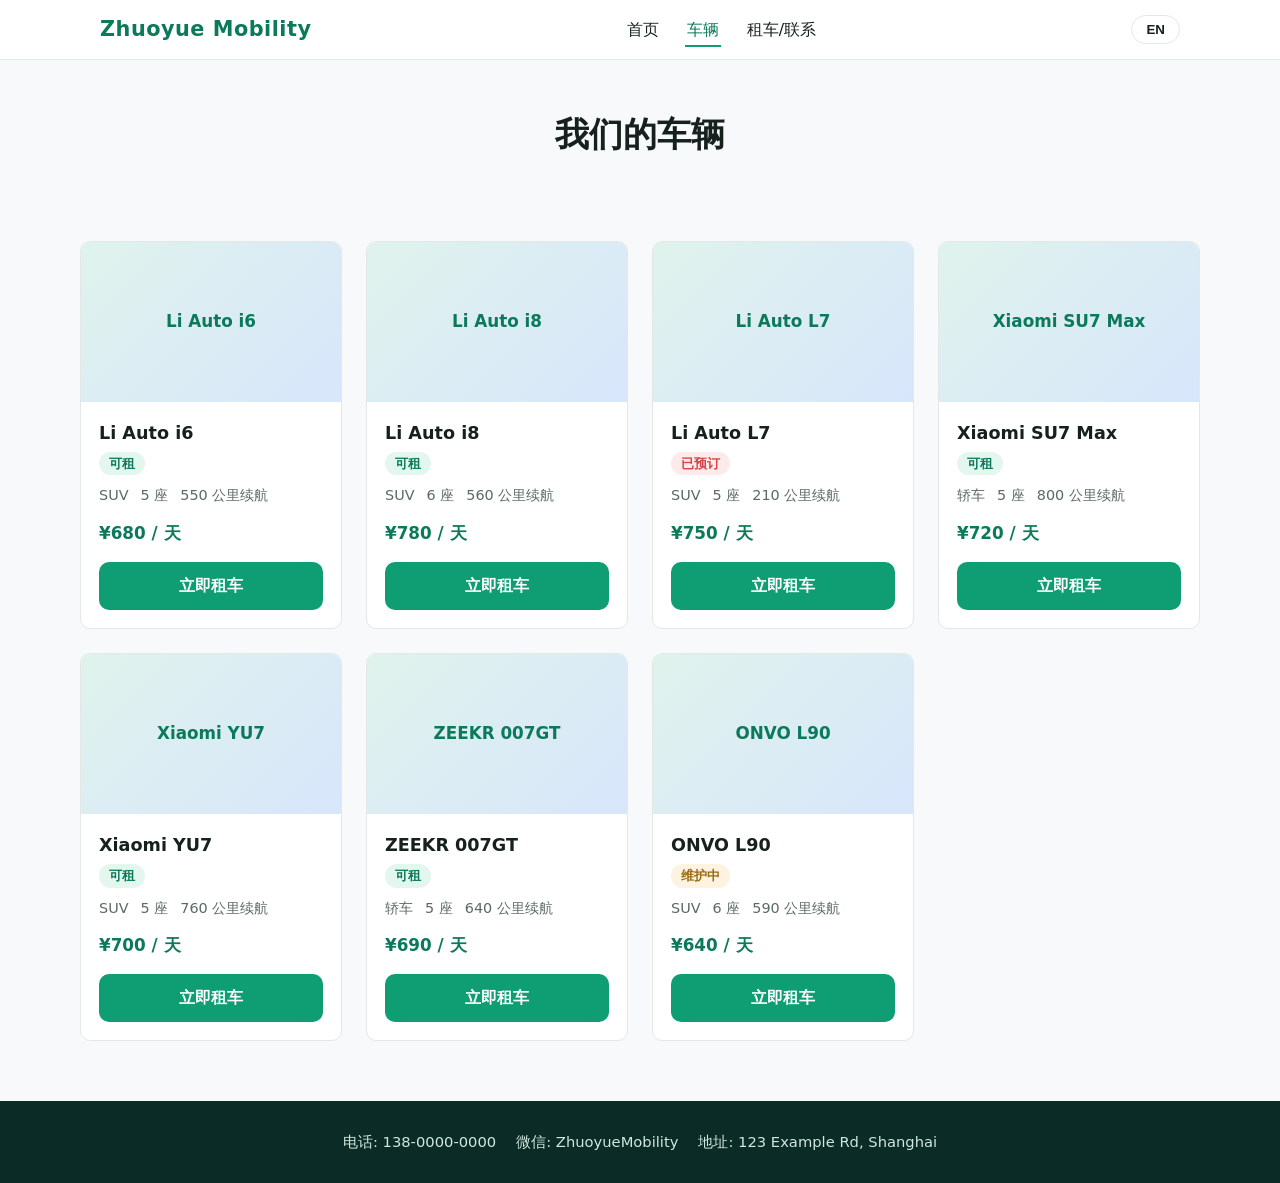
==== cars.html @ 440cf471 "." ====
<!DOCTYPE html>
<html lang="zh-CN">
<head>
  <meta charset="UTF-8" />
  <meta name="viewport" content="width=device-width, initial-scale=1.0" />
  <title>Cars — Zhuoyue Mobility</title>
  <link rel="stylesheet" href="css/style.css" />
</head>
<body>
  <header class="site-header">
    <nav class="nav">
      <div class="nav-logo">Zhuoyue Mobility</div>
      <ul class="nav-links">
        <li><a href="index.html" data-i18n="nav.home">Home</a></li>
        <li><a href="cars.html" data-i18n="nav.cars">Cars</a></li>
        <li><a href="rent.html" data-i18n="nav.rent">Rent / Contact</a></li>
      </ul>
      <button class="lang-toggle" type="button">EN</button>
    </nav>
  </header>

  <main>
    <div class="page-header">
      <h1 data-i18n="cars.pageTitle">Our Vehicles</h1>
    </div>

    <section class="section">
      <div class="car-grid" id="car-grid"></div>
    </section>
  </main>

  <footer class="site-footer">
    <div class="footer-links">
      <span><span data-i18n="footer.phone">Phone</span>: 138-0000-0000</span>
      <span><span data-i18n="footer.wechat">WeChat</span>: ZhuoyueMobility</span>
      <span><span data-i18n="footer.address">Address</span>: 123 Example Rd, Shanghai</span>
    </div>
  </footer>

  <script src="js/data.js"></script>
  <script src="js/i18n.js"></script>
  <script src="js/main.js"></script>
  <script src="js/cars.js"></script>
</body>
</html>
---- css/style.css ----
/* Zhuoyue Mobility — shared styles */

:root {
  --color-bg: #f7f9fa;
  --color-surface: #ffffff;
  --color-text: #16211e;
  --color-text-muted: #5b6a66;
  --color-primary: #0f9d74;
  --color-primary-dark: #0b7a5a;
  --color-accent: #2f6fed;
  --color-border: #e3e8e6;
  --color-danger: #d64545;
  --radius: 10px;
  --max-width: 1120px;
  --font: "Segoe UI", "PingFang SC", "Microsoft YaHei", system-ui, -apple-system, sans-serif;
}

* {
  box-sizing: border-box;
}

body {
  margin: 0;
  font-family: var(--font);
  background: var(--color-bg);
  color: var(--color-text);
  line-height: 1.5;
}

a {
  color: inherit;
  text-decoration: none;
}

img {
  max-width: 100%;
  display: block;
}

.container {
  max-width: var(--max-width);
  margin: 0 auto;
  padding: 0 20px;
}

/* Header / Nav */

.site-header {
  background: var(--color-surface);
  border-bottom: 1px solid var(--color-border);
  position: sticky;
  top: 0;
  z-index: 100;
}

.nav {
  display: flex;
  align-items: center;
  justify-content: space-between;
  padding: 14px 20px;
  max-width: var(--max-width);
  margin: 0 auto;
}

.nav-logo {
  font-size: 1.3rem;
  font-weight: 700;
  color: var(--color-primary-dark);
  letter-spacing: 0.5px;
}

.nav-links {
  display: flex;
  align-items: center;
  gap: 24px;
  list-style: none;
  margin: 0;
  padding: 0;
}

.nav-links a {
  font-weight: 500;
  color: var(--color-text);
  padding: 6px 2px;
  border-bottom: 2px solid transparent;
}

.nav-links a.active,
.nav-links a:hover {
  color: var(--color-primary-dark);
  border-bottom-color: var(--color-primary);
}

.lang-toggle {
  border: 1px solid var(--color-border);
  background: var(--color-surface);
  color: var(--color-text);
  font-weight: 600;
  padding: 6px 14px;
  border-radius: 999px;
  cursor: pointer;
}

.lang-toggle:hover {
  border-color: var(--color-primary);
  color: var(--color-primary-dark);
}

/* Buttons */

.btn {
  display: inline-block;
  padding: 12px 26px;
  border-radius: var(--radius);
  font-weight: 600;
  font-size: 1rem;
  border: none;
  cursor: pointer;
}

.btn-primary {
  background: var(--color-primary);
  color: #fff;
}

.btn-primary:hover {
  background: var(--color-primary-dark);
}

.btn-secondary {
  background: transparent;
  color: var(--color-primary-dark);
  border: 1px solid var(--color-primary);
}

.btn-secondary:hover {
  background: rgba(15, 157, 116, 0.08);
}

/* Hero */

.hero {
  background: linear-gradient(135deg, #0b2b26 0%, #0f9d74 55%, #2f6fed 130%);
  color: #fff;
  padding: 90px 20px;
  text-align: center;
}

.hero h1 {
  font-size: 2.6rem;
  margin: 0 0 14px;
}

.hero p {
  font-size: 1.15rem;
  max-width: 640px;
  margin: 0 auto 30px;
  color: rgba(255, 255, 255, 0.9);
}

.hero-actions {
  display: flex;
  gap: 14px;
  justify-content: center;
  flex-wrap: wrap;
}

.hero .btn-secondary {
  background: rgba(255, 255, 255, 0.08);
  color: #fff;
  border-color: rgba(255, 255, 255, 0.6);
}

.hero .btn-secondary:hover {
  background: rgba(255, 255, 255, 0.18);
}

/* Sections */

.section {
  padding: 60px 20px;
}

.section h2 {
  text-align: center;
  font-size: 1.9rem;
  margin-bottom: 40px;
}

.intro-section p {
  max-width: 720px;
  margin: 0 auto;
  text-align: center;
  color: var(--color-text-muted);
  font-size: 1.05rem;
}

/* Vehicle Cards */

.car-grid {
  display: grid;
  grid-template-columns: repeat(auto-fill, minmax(260px, 1fr));
  gap: 24px;
  max-width: var(--max-width);
  margin: 0 auto;
}

.car-card {
  background: var(--color-surface);
  border: 1px solid var(--color-border);
  border-radius: var(--radius);
  overflow: hidden;
  display: flex;
  flex-direction: column;
}

.car-photo {
  height: 160px;
  background: linear-gradient(135deg, #dff3ec, #d7e6fb);
  display: flex;
  align-items: center;
  justify-content: center;
  color: var(--color-primary-dark);
  font-weight: 600;
  font-size: 1.05rem;
  text-align: center;
  padding: 10px;
}

.car-body {
  padding: 18px;
  display: flex;
  flex-direction: column;
  gap: 6px;
  flex: 1;
}

.car-model {
  font-size: 1.1rem;
  font-weight: 700;
  margin: 0;
}

.car-meta {
  display: flex;
  flex-wrap: wrap;
  gap: 6px 12px;
  color: var(--color-text-muted);
  font-size: 0.9rem;
  margin: 4px 0 8px;
}

.car-price {
  font-weight: 700;
  color: var(--color-primary-dark);
  font-size: 1.05rem;
}

.availability {
  display: inline-block;
  font-size: 0.8rem;
  font-weight: 600;
  padding: 2px 10px;
  border-radius: 999px;
  width: fit-content;
}

.availability.available {
  background: #e3f7ee;
  color: var(--color-primary-dark);
}

.availability.booked {
  background: #fdeaea;
  color: var(--color-danger);
}

.availability.maintenance {
  background: #fdf3e0;
  color: #9a6b12;
}

.car-actions {
  margin-top: auto;
  padding-top: 10px;
}

.car-actions .btn {
  width: 100%;
  text-align: center;
}

/* Why Choose Us */

.value-props {
  display: grid;
  grid-template-columns: repeat(auto-fit, minmax(200px, 1fr));
  gap: 24px;
  max-width: 900px;
  margin: 0 auto;
  text-align: center;
}

.value-prop .icon {
  font-size: 2.2rem;
  margin-bottom: 10px;
}

.value-prop h3 {
  margin: 0 0 6px;
  font-size: 1.05rem;
}

.value-prop p {
  color: var(--color-text-muted);
  font-size: 0.92rem;
  margin: 0;
}

/* Page header (Cars / Rent) */

.page-header {
  text-align: center;
  padding: 50px 20px 20px;
}

.page-header h1 {
  font-size: 2.1rem;
  margin: 0;
}

/* Rent / Contact form */

.rent-layout {
  max-width: 640px;
  margin: 0 auto;
  padding: 0 20px 60px;
}

.form-group {
  margin-bottom: 18px;
  display: flex;
  flex-direction: column;
  gap: 6px;
}

.form-row {
  display: grid;
  grid-template-columns: 1fr 1fr;
  gap: 18px;
}

.form-group label {
  font-weight: 600;
  font-size: 0.92rem;
}

.form-group input,
.form-group select {
  padding: 10px 12px;
  border: 1px solid var(--color-border);
  border-radius: 8px;
  font-size: 1rem;
  font-family: inherit;
  background: var(--color-surface);
  color: var(--color-text);
}

.form-group input:focus,
.form-group select:focus {
  outline: none;
  border-color: var(--color-primary);
}

.form-consent {
  display: flex;
  align-items: flex-start;
  gap: 10px;
  font-size: 0.88rem;
  color: var(--color-text-muted);
}

.form-consent input {
  margin-top: 3px;
}

.form-note {
  font-size: 0.85rem;
  color: var(--color-text-muted);
  margin-top: -8px;
  margin-bottom: 18px;
}

.form-status {
  margin-top: 14px;
  font-weight: 600;
}

.form-status.success {
  color: var(--color-primary-dark);
}

.form-status.error {
  color: var(--color-danger);
}

/* Footer */

.site-footer {
  background: #0b2b26;
  color: #cfe7de;
  padding: 30px 20px;
  text-align: center;
  font-size: 0.92rem;
}

.site-footer .footer-links {
  display: flex;
  justify-content: center;
  gap: 20px;
  flex-wrap: wrap;
}

/* Responsive */

@media (max-width: 640px) {
  .nav {
    flex-wrap: wrap;
    gap: 10px;
  }

  .nav-links {
    gap: 14px;
    flex-wrap: wrap;
  }

  .hero h1 {
    font-size: 2rem;
  }

  .form-row {
    grid-template-columns: 1fr;
  }
}
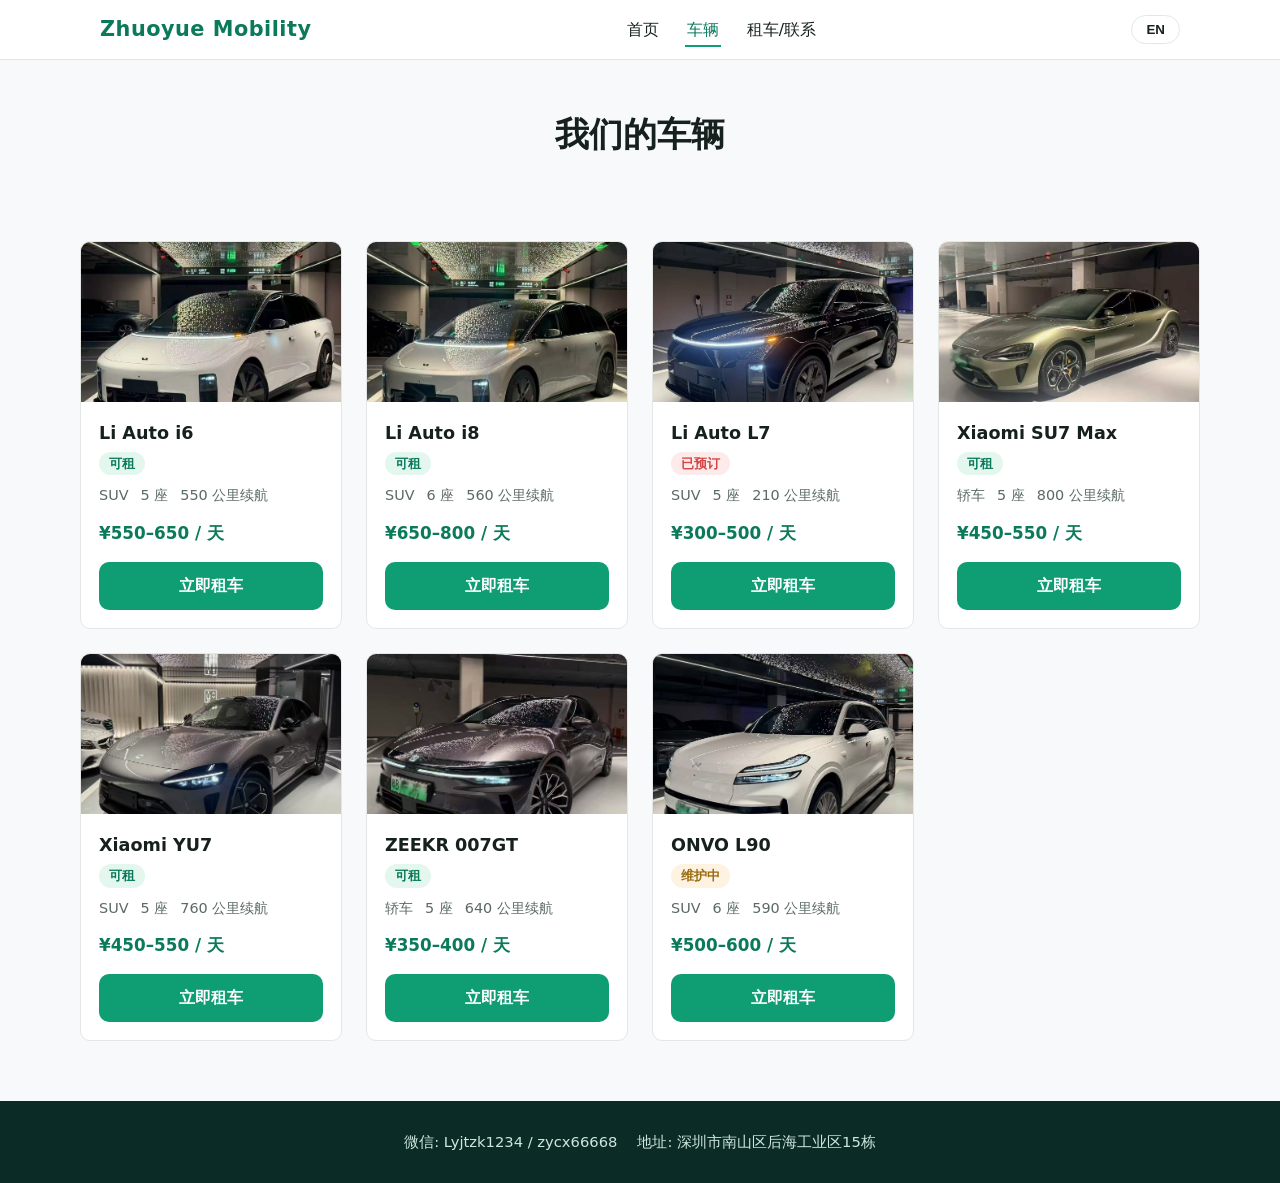
==== commit 3da9c94d: "." ====
--- a/cars.html
+++ b/cars.html
@@ -31,9 +31,8 @@
 
   <footer class="site-footer">
     <div class="footer-links">
-      <span><span data-i18n="footer.phone">Phone</span>: 138-0000-0000</span>
-      <span><span data-i18n="footer.wechat">WeChat</span>: ZhuoyueMobility</span>
-      <span><span data-i18n="footer.address">Address</span>: 123 Example Rd, Shanghai</span>
+      <span><span data-i18n="footer.wechat">WeChat</span>: Lyjtzk1234 / zycx66668</span>
+      <span><span data-i18n="footer.address">Address</span>: <span data-i18n="contact.addressValue">Building 15, Houhai Industrial Area, Nanshan District, Shenzhen</span></span>
     </div>
   </footer>
 
--- a/css/style.css
+++ b/css/style.css
@@ -216,15 +216,15 @@
 
 .car-photo {
   height: 160px;
+  overflow: hidden;
   background: linear-gradient(135deg, #dff3ec, #d7e6fb);
-  display: flex;
-  align-items: center;
-  justify-content: center;
-  color: var(--color-primary-dark);
-  font-weight: 600;
-  font-size: 1.05rem;
-  text-align: center;
-  padding: 10px;
+}
+
+.car-photo img {
+  width: 100%;
+  height: 100%;
+  object-fit: cover;
+  display: block;
 }
 
 .car-body {
@@ -404,6 +404,45 @@
   color: var(--color-danger);
 }
 
+/* Contact Information (Rent / Contact page) */
+
+.contact-info {
+  max-width: 640px;
+  margin: 0 auto 60px;
+  padding: 0 20px;
+}
+
+.contact-card {
+  background: var(--color-surface);
+  border: 1px solid var(--color-border);
+  border-radius: var(--radius);
+  padding: 24px;
+  display: flex;
+  flex-direction: column;
+  gap: 16px;
+}
+
+.contact-card h2 {
+  margin: 0;
+  font-size: 1.3rem;
+}
+
+.contact-item {
+  display: flex;
+  flex-direction: column;
+  gap: 2px;
+}
+
+.contact-item .label {
+  font-weight: 600;
+  font-size: 0.9rem;
+  color: var(--color-text-muted);
+}
+
+.contact-item .value {
+  font-size: 1rem;
+}
+
 /* Footer */
 
 .site-footer {
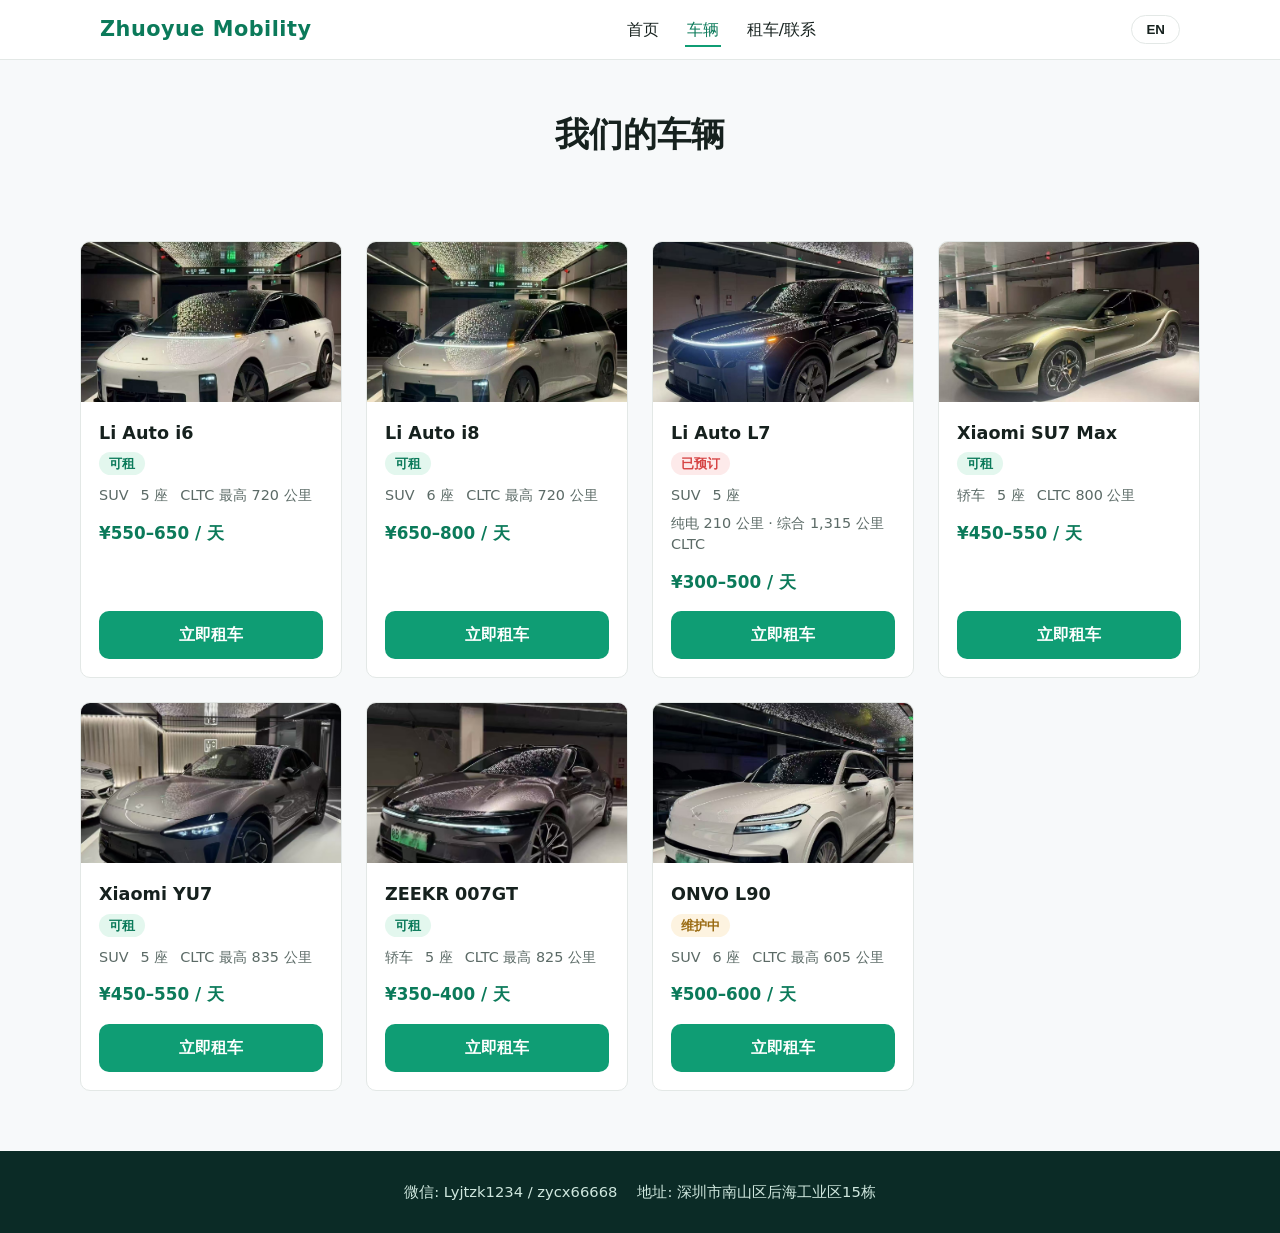
==== commit 673daaee: "Add favicon to website" ====
--- a/cars.html
+++ b/cars.html
@@ -4,6 +4,7 @@
   <meta charset="UTF-8" />
   <meta name="viewport" content="width=device-width, initial-scale=1.0" />
   <title>Cars — Zhuoyue Mobility</title>
+  <link rel="icon" type="image/svg+xml" href="images/favicon.svg" />
   <link rel="stylesheet" href="css/style.css" />
 </head>
 <body>
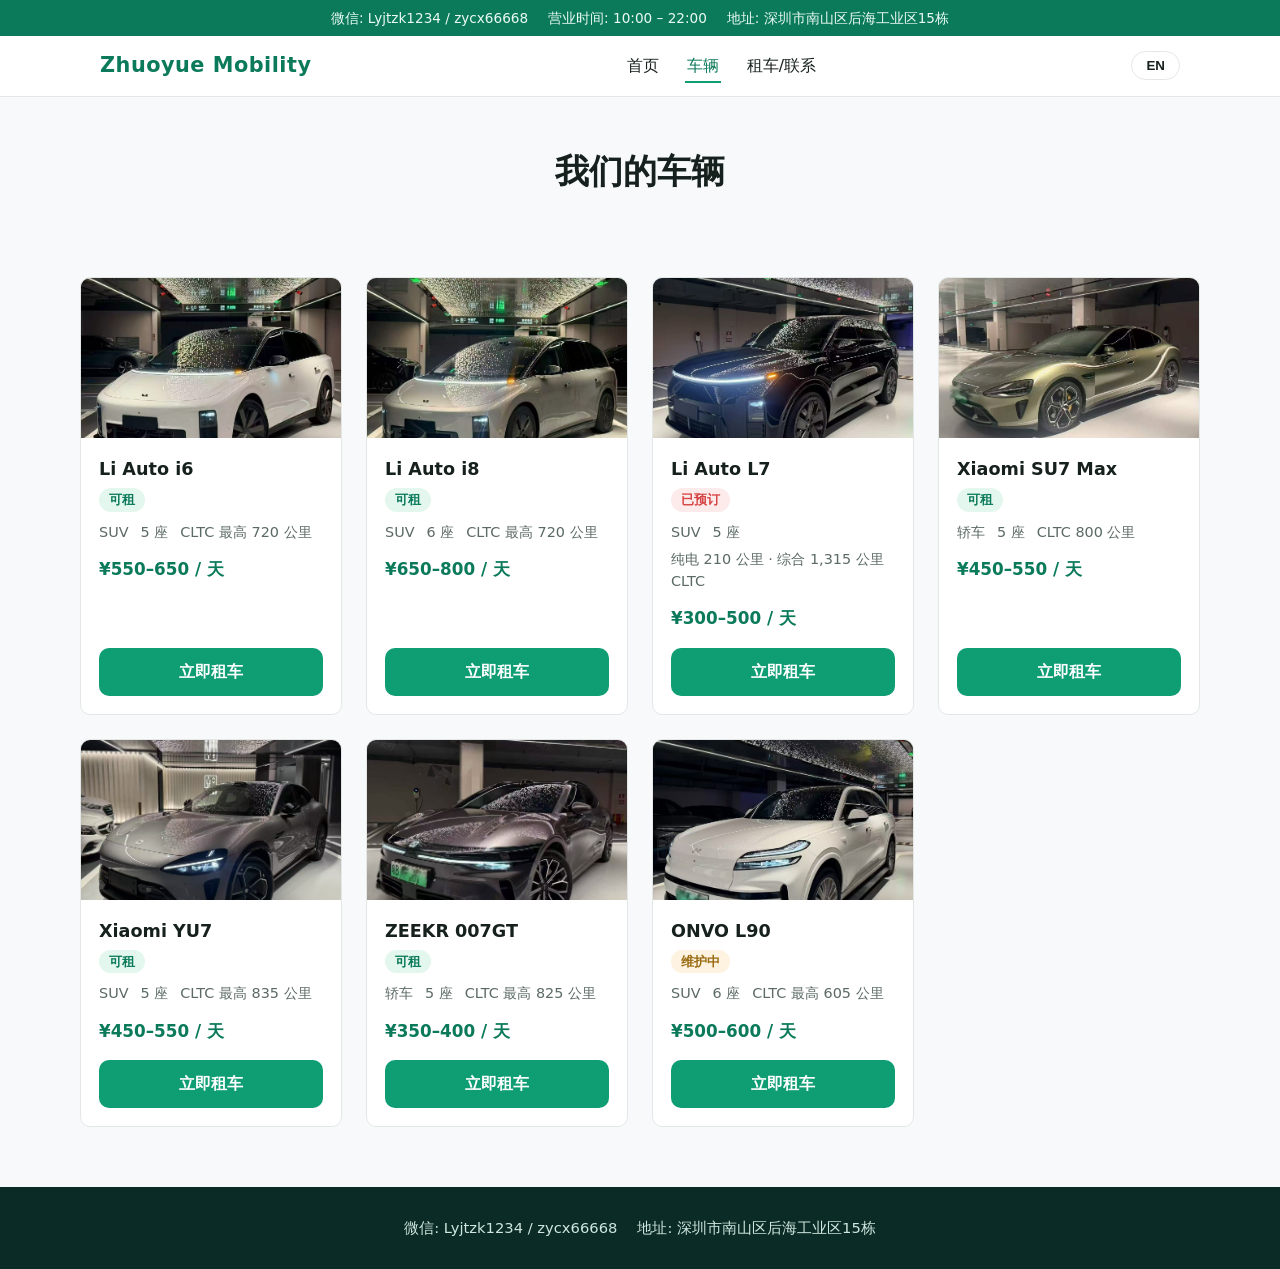
==== commit 85885633: "Update website based on client feedback" ====
--- a/cars.html
+++ b/cars.html
@@ -8,6 +8,13 @@
   <link rel="stylesheet" href="css/style.css" />
 </head>
 <body>
+  <div class="top-contact-bar">
+    <div class="top-contact-bar-inner">
+      <span><span data-i18n="contact.wechatLabel">WeChat</span>: <span data-i18n="contact.wechatValue">Lyjtzk1234 / zycx66668</span></span>
+      <span><span data-i18n="contact.hoursLabel">Business Hours</span>: <span data-i18n="contact.hoursValue">10:00 AM – 10:00 PM</span></span>
+      <span><span data-i18n="contact.addressLabel">Address</span>: <span data-i18n="contact.addressValue">Building 15, Houhai Industrial Area, Nanshan District, Shenzhen</span></span>
+    </div>
+  </div>
   <header class="site-header">
     <nav class="nav">
       <div class="nav-logo">Zhuoyue Mobility</div>
--- a/css/style.css
+++ b/css/style.css
@@ -43,6 +43,25 @@
   padding: 0 20px;
 }
 
+/* Top contact bar */
+
+.top-contact-bar {
+  background: var(--color-primary-dark);
+  color: #eafaf3;
+  font-size: 0.85rem;
+  padding: 8px 20px;
+}
+
+.top-contact-bar-inner {
+  max-width: var(--max-width);
+  margin: 0 auto;
+  display: flex;
+  justify-content: center;
+  gap: 20px;
+  flex-wrap: wrap;
+  text-align: center;
+}
+
 /* Header / Nav */
 
 .site-header {
@@ -463,6 +482,11 @@
 /* Responsive */
 
 @media (max-width: 640px) {
+  .top-contact-bar-inner {
+    gap: 8px 16px;
+    font-size: 0.8rem;
+  }
+
   .nav {
     flex-wrap: wrap;
     gap: 10px;
